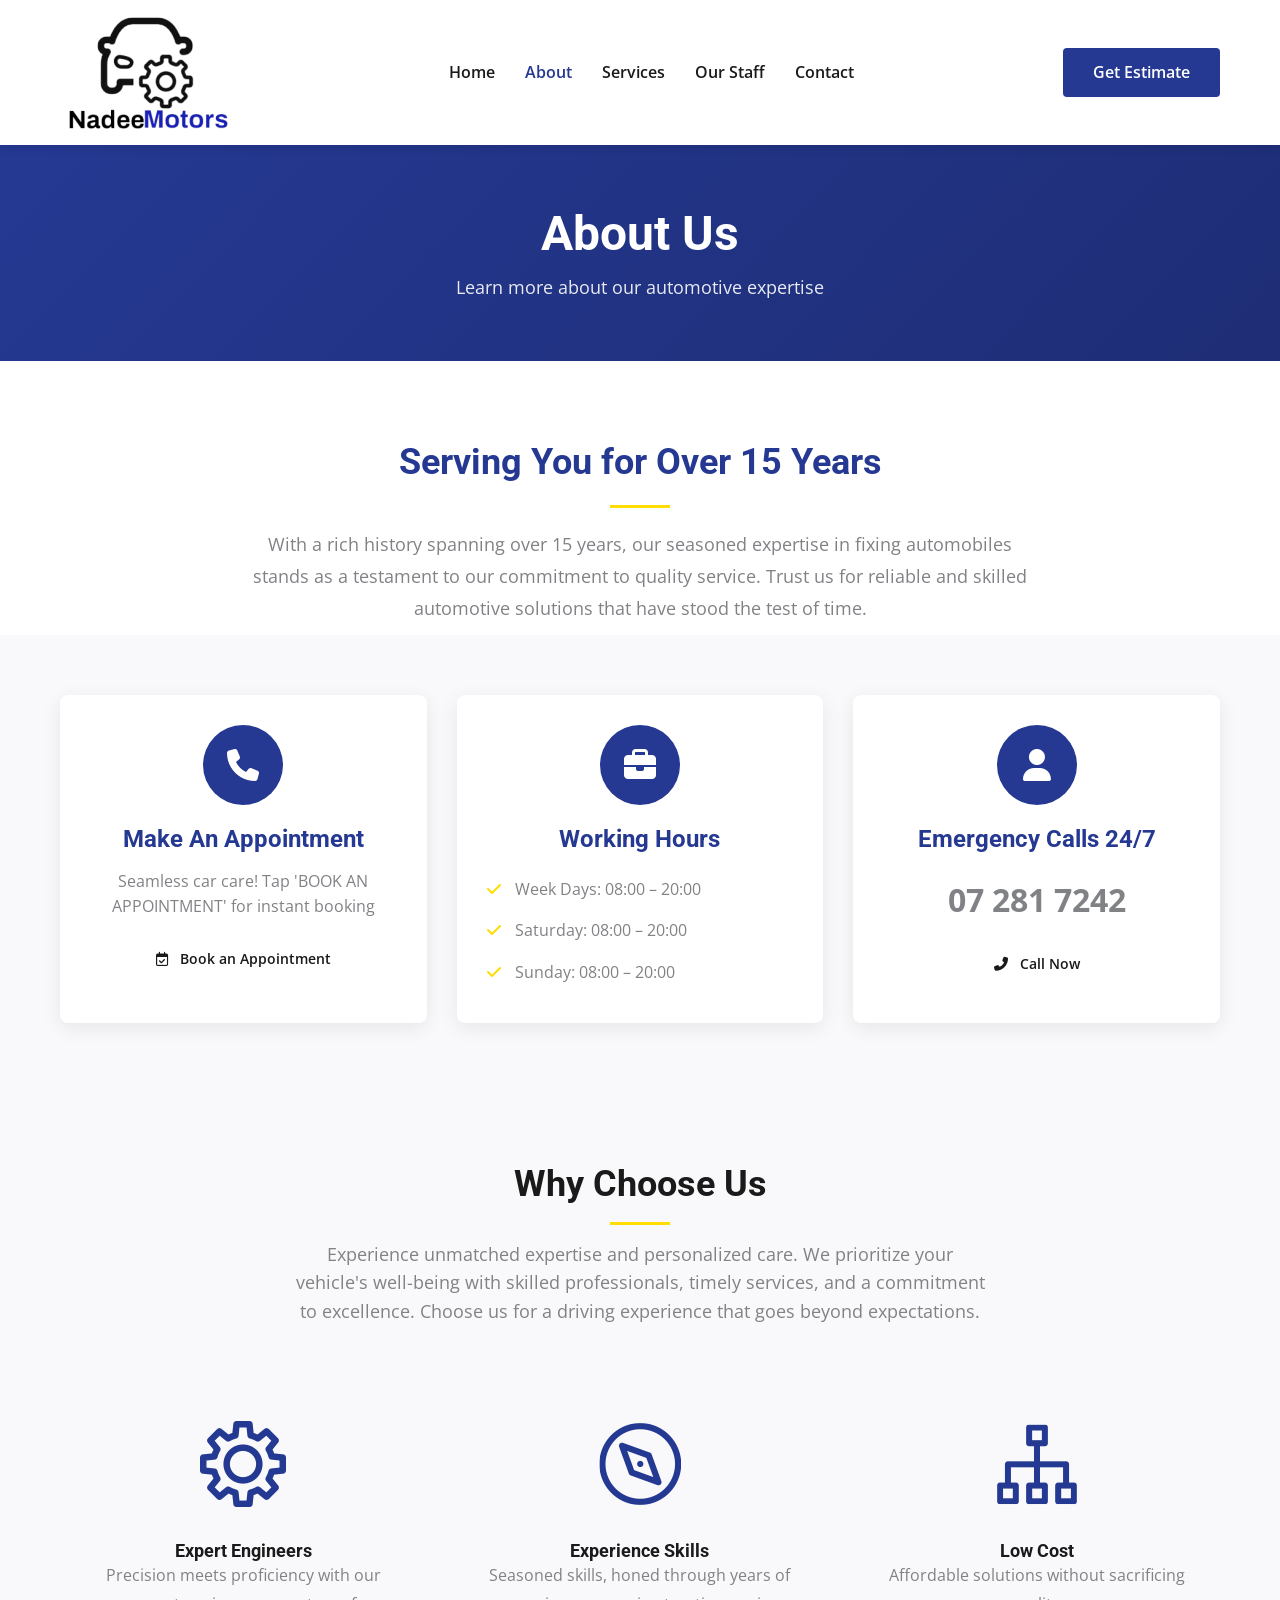
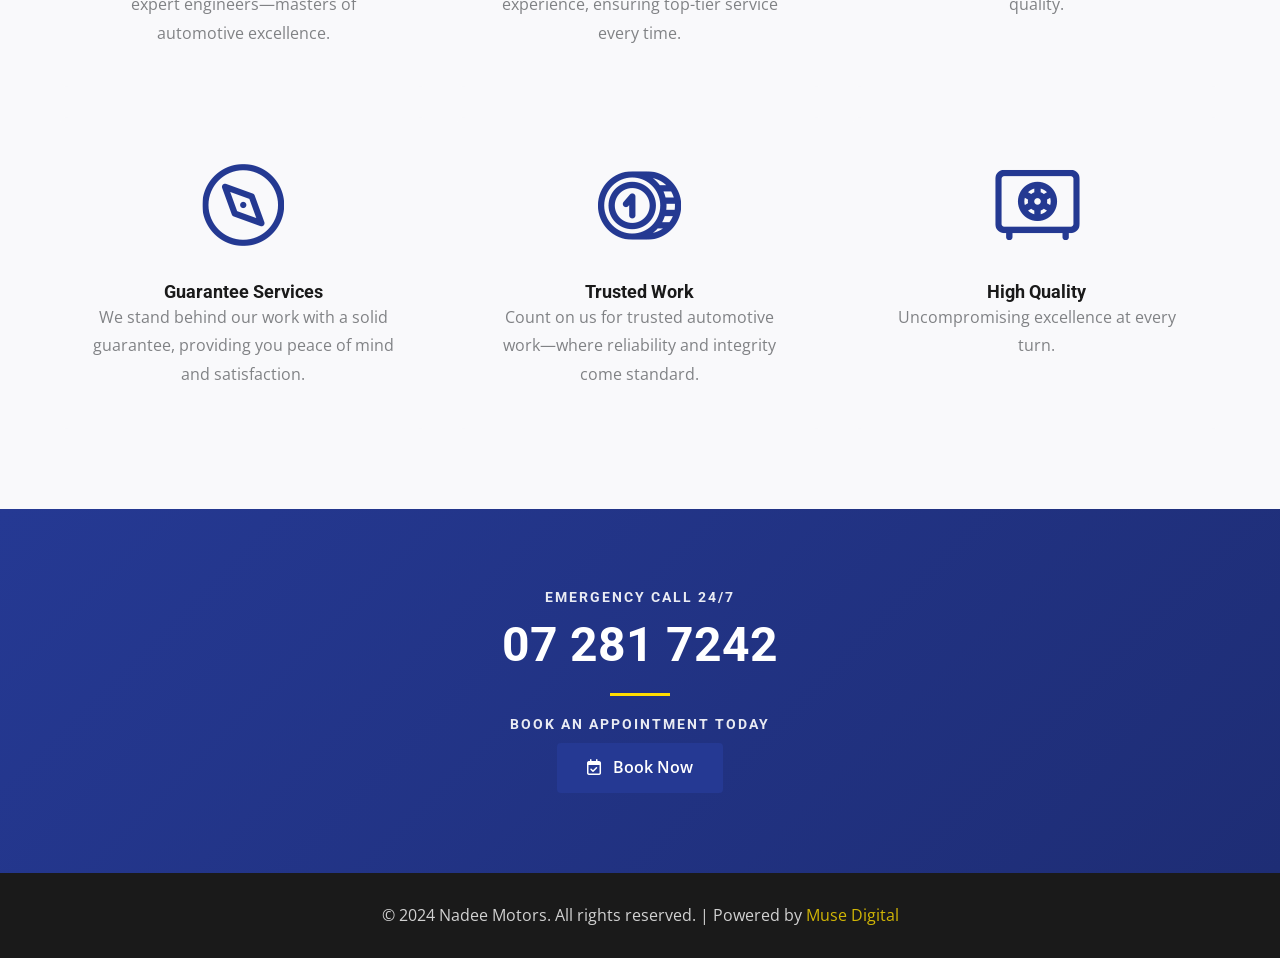
==== about.html @ c2b49763 "Add files via upload Fixed the images." ====
<!DOCTYPE html>
<html lang="en">
<head>
    <meta charset="UTF-8">
    <meta name="viewport" content="width=device-width, initial-scale=1.0">
    <meta name="description" content="Learn about Nadee Motors - Over 15 years of expert automotive service in New Zealand">
    <title>About Us - Nadee Motors</title>
    <link rel="stylesheet" href="assets/css/style.css">
    <link rel="preconnect" href="https://fonts.googleapis.com">
    <link rel="preconnect" href="https://fonts.gstatic.com" crossorigin>
    <link href="https://fonts.googleapis.com/css2?family=Open+Sans:wght@400;600&family=Roboto:wght@700&display=swap" rel="stylesheet">
    <link rel="stylesheet" href="https://cdnjs.cloudflare.com/ajax/libs/font-awesome/6.5.1/css/all.min.css">
</head>
<body>
    <!-- Header -->
    <header class="site-header">
        <div class="container">
            <div class="header-content">
                <div class="logo">
                    <a href="index.html">
                        <img src="images/logo.png" alt="Nadee Motors Logo" width="180" height="115">
                    </a>
                </div>
                <nav class="main-nav">
                    <ul>
                        <li><a href="index.html">Home</a></li>
                        <li class="active"><a href="about.html">About</a></li>
                        <li><a href="services.html">Services</a></li>
                        <li><a href="staff.html">Our Staff</a></li>
                        <li><a href="contact.html">Contact</a></li>
                    </ul>
                </nav>
                <a href="contact.html" class="btn btn-primary">Get Estimate</a>
                <button class="mobile-menu-toggle" aria-label="Toggle Menu">
                    <i class="fas fa-bars"></i>
                </button>
            </div>
        </div>
    </header>

    <!-- Page Header -->
    <section class="page-header">
        <div class="container">
            <h1>About Us</h1>
            <p>Learn more about our automotive expertise</p>
        </div>
    </section>

    <!-- About Content -->
    <section class="about-content">
        <div class="container">
            <div class="about-intro">
                <h2>Serving You for Over 15 Years</h2>
                <div class="divider"></div>
                <p>With a rich history spanning over 15 years, our seasoned expertise in fixing automobiles stands as a testament to our commitment to quality service. Trust us for reliable and skilled automotive solutions that have stood the test of time.</p>
            </div>
        </div>
    </section>

    <!-- Quick Actions -->
    <section class="quick-actions">
        <div class="container">
            <div class="action-cards">
                <div class="action-card">
                    <div class="icon-circle">
                        <i class="fas fa-phone"></i>
                    </div>
                    <h3>Make An Appointment</h3>
                    <p>Seamless car care! Tap 'BOOK AN APPOINTMENT' for instant booking</p>
                    <a href="contact.html" class="btn btn-small">
                        <i class="far fa-calendar-check"></i> Book an Appointment
                    </a>
                </div>
                
                <div class="action-card">
                    <div class="icon-circle">
                        <i class="fas fa-briefcase"></i>
                    </div>
                    <h3>Working Hours</h3>
                    <ul class="hours-list">
                        <li><i class="fas fa-check"></i> Week Days: 08:00 – 20:00</li>
                        <li><i class="fas fa-check"></i> Saturday: 08:00 – 20:00</li>
                        <li><i class="fas fa-check"></i> Sunday: 08:00 – 20:00</li>
                    </ul>
                </div>
                
                <div class="action-card">
                    <div class="icon-circle">
                        <i class="fas fa-user"></i>
                    </div>
                    <h3>Emergency Calls 24/7</h3>
                    <p class="phone-number">07 281 7242</p>
                    <a href="tel:+6472817242" class="btn btn-small">
                        <i class="fas fa-phone-alt"></i> Call Now
                    </a>
                </div>
            </div>
        </div>
    </section>

    <!-- Why Choose Us -->
    <section class="why-choose-us">
        <div class="container">
            <div class="section-header">
                <h2>Why Choose Us</h2>
                <div class="divider"></div>
                <p>Experience unmatched expertise and personalized care. We prioritize your vehicle's well-being with skilled professionals, timely services, and a commitment to excellence. Choose us for a driving experience that goes beyond expectations.</p>
            </div>
            
            <div class="services-grid" style="margin-top: 50px;">
                <div class="service-card">
                    <img src="images/setting-icon.png" alt="Expert Engineers" width="96" height="96">
                    <h5>Expert Engineers</h5>
                    <p>Precision meets proficiency with our expert engineers—masters of automotive excellence.</p>
                </div>
                
                <div class="service-card">
                    <img src="images/rotor.png" alt="Experience Skills" width="96" height="96">
                    <h5>Experience Skills</h5>
                    <p>Seasoned skills, honed through years of experience, ensuring top-tier service every time.</p>
                </div>
                
                <div class="service-card">
                    <img src="images/shocks.png" alt="Low Cost" width="96" height="96">
                    <h5>Low Cost</h5>
                    <p>Affordable solutions without sacrificing quality.</p>
                </div>
                
                <div class="service-card">
                    <img src="images/rotor.png" alt="Guarantee Services" width="96" height="96">
                    <h5>Guarantee Services</h5>
                    <p>We stand behind our work with a solid guarantee, providing you peace of mind and satisfaction.</p>
                </div>
                
                <div class="service-card">
                    <img src="images/tyre-service.png" alt="Trusted Work" width="96" height="96">
                    <h5>Trusted Work</h5>
                    <p>Count on us for trusted automotive work—where reliability and integrity come standard.</p>
                </div>
                
                <div class="service-card">
                    <img src="images/ac-repairs.png" alt="High Quality" width="96" height="96">
                    <h5>High Quality</h5>
                    <p>Uncompromising excellence at every turn.</p>
                </div>
            </div>
        </div>
    </section>

    <!-- Call to Action -->
    <section class="cta">
        <div class="container">
            <div class="cta-content">
                <h6>EMERGENCY CALL 24/7</h6>
                <h2>07 281 7242</h2>
                <div class="divider"></div>
                <h6>BOOK AN APPOINTMENT TODAY</h6>
                <a href="contact.html" class="btn btn-primary">
                    <i class="far fa-calendar-check"></i> Book Now
                </a>
            </div>
        </div>
    </section>

    <!-- Footer -->
    <footer class="site-footer">
        <div class="container">
            <p>&copy; 2024 Nadee Motors. All rights reserved. | Powered by <a href="https://musedigital.co.nz/" target="_blank" rel="noopener" style="color: var(--secondary-color); text-decoration: none;">Muse Digital</a></p>
        </div>
    </footer>

    <script src="assets/js/main.js"></script>
</body>
</html>
---- assets/css/style.css ----
/* Root Variables */
:root {
    --primary-color: #253993;
    --secondary-color: #ffdd00;
    --text-dark: #1a1a1a;
    --text-gray: #808285;
    --bg-light: #f9f9fb;
    --bg-white: #ffffff;
    --font-body: 'Open Sans', sans-serif;
    --font-heading: 'Roboto', sans-serif;
}

/* Reset & Base Styles */
* {
    margin: 0;
    padding: 0;
    box-sizing: border-box;
}

body {
    font-family: var(--font-body);
    color: var(--text-dark);
    line-height: 1.6;
    font-size: 16px;
}

.container {
    max-width: 1200px;
    margin: 0 auto;
    padding: 0 20px;
}

a {
    text-decoration: none;
    color: inherit;
}

img {
    max-width: 100%;
    height: auto;
}

h1, h2, h3, h4, h5, h6 {
    font-family: var(--font-heading);
    font-weight: 700;
    line-height: 1.2;
}

h1 { font-size: 48px; }
h2 { font-size: 36px; }
h3 { font-size: 24px; }
h4 { font-size: 20px; }
h5 { font-size: 18px; }
h6 { font-size: 16px; }

/* Buttons */
.btn {
    display: inline-block;
    padding: 12px 30px;
    border: none;
    border-radius: 4px;
    cursor: pointer;
    font-size: 16px;
    font-weight: 600;
    transition: all 0.3s ease;
    text-align: center;
}

.btn-primary {
    background-color: var(--primary-color);
    color: #fff;
}

.btn-primary:hover {
    background-color: #1e2d75;
}

.btn-secondary {
    background-color: var(--secondary-color);
    color: var(--text-dark);
}

.btn-secondary:hover {
    background-color: #e6c700;
}

.btn-small {
    padding: 8px 20px;
    font-size: 14px;
}

.btn-text {
    background: transparent;
    color: var(--primary-color);
    padding: 0;
}

.btn i {
    margin-right: 8px;
}

/* Divider */
.divider {
    width: 60px;
    height: 3px;
    background-color: var(--secondary-color);
    margin: 15px 0;
}

/* Header */
.site-header {
    background-color: var(--bg-white);
    box-shadow: 0 2px 10px rgba(0,0,0,0.1);
    position: sticky;
    top: 0;
    z-index: 1000;
    padding: 15px 0;
}

.header-content {
    display: flex;
    align-items: center;
    justify-content: space-between;
}

.logo img {
    display: block;
}

.main-nav ul {
    display: flex;
    list-style: none;
    gap: 30px;
}

.main-nav a {
    color: var(--text-dark);
    font-weight: 600;
    transition: color 0.3s;
}

.main-nav a:hover,
.main-nav .active a {
    color: var(--primary-color);
}

.mobile-menu-toggle {
    display: none;
    background: none;
    border: none;
    font-size: 24px;
    cursor: pointer;
    color: var(--primary-color);
}

/* Page Header */
.page-header {
    background: linear-gradient(135deg, var(--primary-color) 0%, #1e2d75 100%);
    color: #fff;
    padding: 60px 0;
    text-align: center;
}

.page-header h1 {
    margin-bottom: 10px;
}

.page-header p {
    font-size: 18px;
    opacity: 0.9;
}

/* About Content */
.about-content {
    padding: 80px 0 50px;
    background-color: var(--bg-white);
}

.about-intro {
    text-align: center;
    max-width: 800px;
    margin: 0 auto;
}

.about-intro h2 {
    color: var(--primary-color);
    margin-bottom: 20px;
}

.about-intro .divider {
    margin: 20px auto;
}

.about-intro p {
    color: var(--text-gray);
    font-size: 18px;
    line-height: 1.8;
}

/* Hero Section */
.hero {
    background: linear-gradient(135deg, var(--primary-color) 0%, #1e2d75 100%);
    color: #fff;
    padding: 80px 0;
    position: relative;
    overflow: hidden;
}

.hero-content {
    max-width: 700px;
    animation: fadeInLeft 1s ease-out;
}

.hero h1 {
    margin-bottom: 20px;
}

.hero p {
    font-size: 18px;
    margin-bottom: 30px;
    opacity: 0.95;
}

.hero-car {
    position: absolute;
    right: -50px;
    bottom: 0;
    max-width: 600px;
    opacity: 0.3;
}

@keyframes fadeInLeft {
    from {
        opacity: 0;
        transform: translateX(-50px);
    }
    to {
        opacity: 1;
        transform: translateX(0);
    }
}

/* Quick Actions */
.quick-actions {
    padding: 60px 0;
    background-color: var(--bg-light);
    margin-top: -40px;
    position: relative;
    z-index: 10;
}

.action-cards {
    display: grid;
    grid-template-columns: repeat(auto-fit, minmax(300px, 1fr));
    gap: 30px;
}

.action-card {
    background: var(--bg-white);
    padding: 30px;
    border-radius: 8px;
    text-align: center;
    box-shadow: 0 5px 20px rgba(0,0,0,0.08);
    transition: transform 0.3s;
}

.action-card:hover {
    transform: translateY(-5px);
}

.icon-circle {
    width: 80px;
    height: 80px;
    border-radius: 50%;
    background-color: var(--primary-color);
    color: #fff;
    display: flex;
    align-items: center;
    justify-content: center;
    margin: 0 auto 20px;
    font-size: 32px;
}

.action-card h3 {
    margin-bottom: 15px;
    color: var(--primary-color);
}

.action-card p {
    color: var(--text-gray);
    margin-bottom: 20px;
}

.hours-list {
    list-style: none;
    text-align: left;
}

.hours-list li {
    padding: 8px 0;
    color: var(--text-gray);
}

.hours-list i {
    color: var(--secondary-color);
    margin-right: 10px;
}

.phone-number {
    font-size: 32px;
    font-weight: 700;
    color: var(--primary-color);
    margin: 20px 0 0;
}

/* Services Section */
.services {
    padding: 80px 0;
    background-color: var(--bg-white);
}

.section-header {
    text-align: center;
    max-width: 700px;
    margin: 0 auto 50px;
}

.section-header .divider {
    margin-left: auto;
    margin-right: auto;
}

.section-header p {
    color: var(--text-gray);
    font-size: 18px;
    margin-bottom: 20px;
}

.services-grid {
    display: grid;
    grid-template-columns: repeat(auto-fit, minmax(350px, 1fr));
    gap: 30px;
    margin-top: 50px;
}

.service-card {
    background: var(--bg-light);
    padding: 40px 30px;
    border-radius: 8px;
    text-align: center;
    transition: all 0.3s;
}

.service-card:hover {
    background: var(--bg-white);
    box-shadow: 0 10px 30px rgba(0,0,0,0.1);
}

.service-card img {
    margin-bottom: 20px;
}

.service-card h4 {
    color: var(--primary-color);
    margin-bottom: 15px;
}

.service-card p {
    color: var(--text-gray);
    line-height: 1.8;
}

/* Why Choose Us */
.why-choose-us {
    padding: 80px 0;
    background-color: var(--bg-light);
}

.two-column {
    display: grid;
    grid-template-columns: 1fr 1fr;
    gap: 60px;
    align-items: start;
}

.content-col h2 {
    margin-bottom: 20px;
}

.content-col > p {
    color: var(--text-gray);
    font-size: 16px;
    margin-bottom: 40px;
}

.features-grid {
    display: grid;
    grid-template-columns: 1fr 1fr;
    gap: 30px;
}

.feature {
    display: flex;
    gap: 20px;
}

.feature-icon {
    width: 60px;
    height: 60px;
    min-width: 60px;
    border-radius: 50%;
    background-color: var(--primary-color);
    color: #fff;
    display: flex;
    align-items: center;
    justify-content: center;
    font-size: 24px;
}

.feature-content h6 {
    color: var(--primary-color);
    margin-bottom: 10px;
}

.feature-content p {
    color: var(--text-gray);
    font-size: 14px;
}

.form-col {
    background: var(--bg-white);
    padding: 40px;
    border-radius: 8px;
    box-shadow: 0 10px 30px rgba(0,0,0,0.1);
}

.form-col h4 {
    color: var(--primary-color);
    margin-bottom: 25px;
}

.contact-form input,
.contact-form textarea {
    width: 100%;
    padding: 12px 15px;
    margin-bottom: 15px;
    border: 1px solid #ddd;
    border-radius: 4px;
    font-family: var(--font-body);
    font-size: 14px;
}

.contact-form textarea {
    resize: vertical;
}

.contact-form button {
    width: 100%;
}

/* Testimonials */
.testimonials {
    padding: 80px 0;
    background-color: var(--bg-white);
}

.testimonial-grid {
    display: grid;
    grid-template-columns: repeat(auto-fit, minmax(450px, 1fr));
    gap: 40px;
    margin-top: 50px;
}

.testimonial-card {
    background: var(--bg-light);
    padding: 40px;
    border-radius: 8px;
    position: relative;
}

.testimonial-card .fa-quote-left {
    font-size: 40px;
    color: var(--secondary-color);
    margin-bottom: 20px;
}

.testimonial-text {
    color: var(--text-gray);
    font-size: 16px;
    line-height: 1.8;
    margin-bottom: 30px;
}

.testimonial-author {
    display: flex;
    align-items: center;
    gap: 20px;
}

.testimonial-author img {
    width: 60px;
    height: 60px;
    border-radius: 50%;
    object-fit: cover;
}

.author-info h5 {
    color: var(--primary-color);
    margin-bottom: 5px;
}

.author-info p {
    color: var(--text-gray);
    font-size: 14px;
}

/* Call to Action */
.cta {
    background: linear-gradient(135deg, var(--primary-color) 0%, #1e2d75 100%);
    color: #fff;
    padding: 80px 0;
}

.cta-content {
    text-align: center;
}

.cta h6 {
    font-size: 14px;
    text-transform: uppercase;
    letter-spacing: 2px;
    opacity: 0.9;
    margin-bottom: 10px;
}

.cta h2 {
    font-size: 48px;
    margin-bottom: 20px;
}

.cta .divider {
    margin: 20px auto;
}

/* Team Profile */
.team-profile {
    display: grid;
    grid-template-columns: 1fr 1fr;
    gap: 40px;
    align-items: center;
}

.team-image img {
    border-radius: 8px;
    box-shadow: 0 10px 30px rgba(0,0,0,0.1);
}

/* Footer */
.site-footer {
    background-color: var(--text-dark);
    color: #fff;
    padding: 30px 0;
    text-align: center;
}

.site-footer p {
    opacity: 0.8;
}

/* Responsive Design */
@media (max-width: 768px) {
    .main-nav {
        display: none;
    }
    
    .mobile-menu-toggle {
        display: block;
    }
    
    h1 { font-size: 32px; }
    h2 { font-size: 28px; }
    
    .hero {
        padding: 50px 0;
    }
    
    .hero-car {
        display: none;
    }
    
    .two-column,
    .features-grid,
    .team-profile {
        grid-template-columns: 1fr;
    }
    
    .services-grid,
    .testimonial-grid {
        grid-template-columns: 1fr;
    }
    
    .action-cards {
        grid-template-columns: 1fr;
    }
}

@media (max-width: 544px) {
    .container {
        padding: 0 15px;
    }
    
    h1 { font-size: 28px; }
    h2 { font-size: 24px; }
    
    .hero {
        padding: 40px 0;
    }
    
    .quick-actions {
        padding: 40px 0;
    }
    
    .services,
    .why-choose-us,
    .testimonials,
    .cta {
        padding: 50px 0;
    }
}
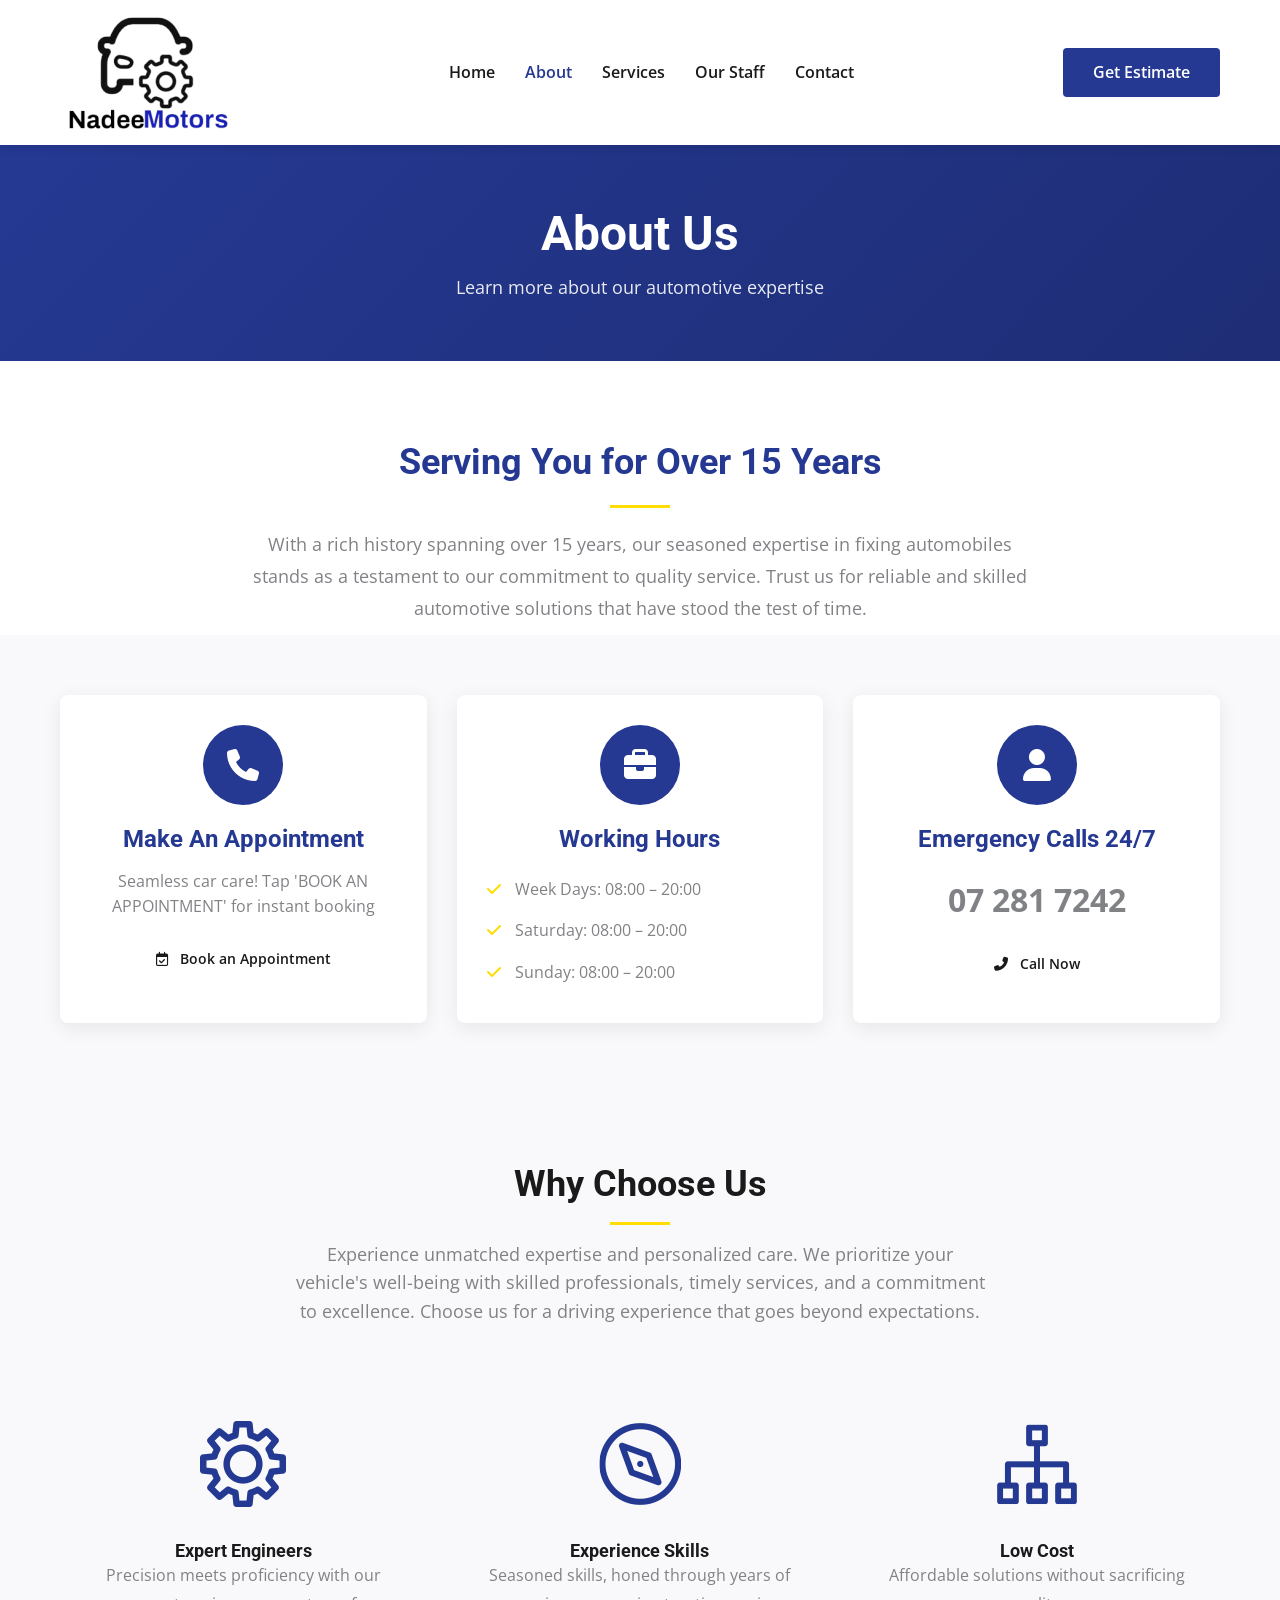
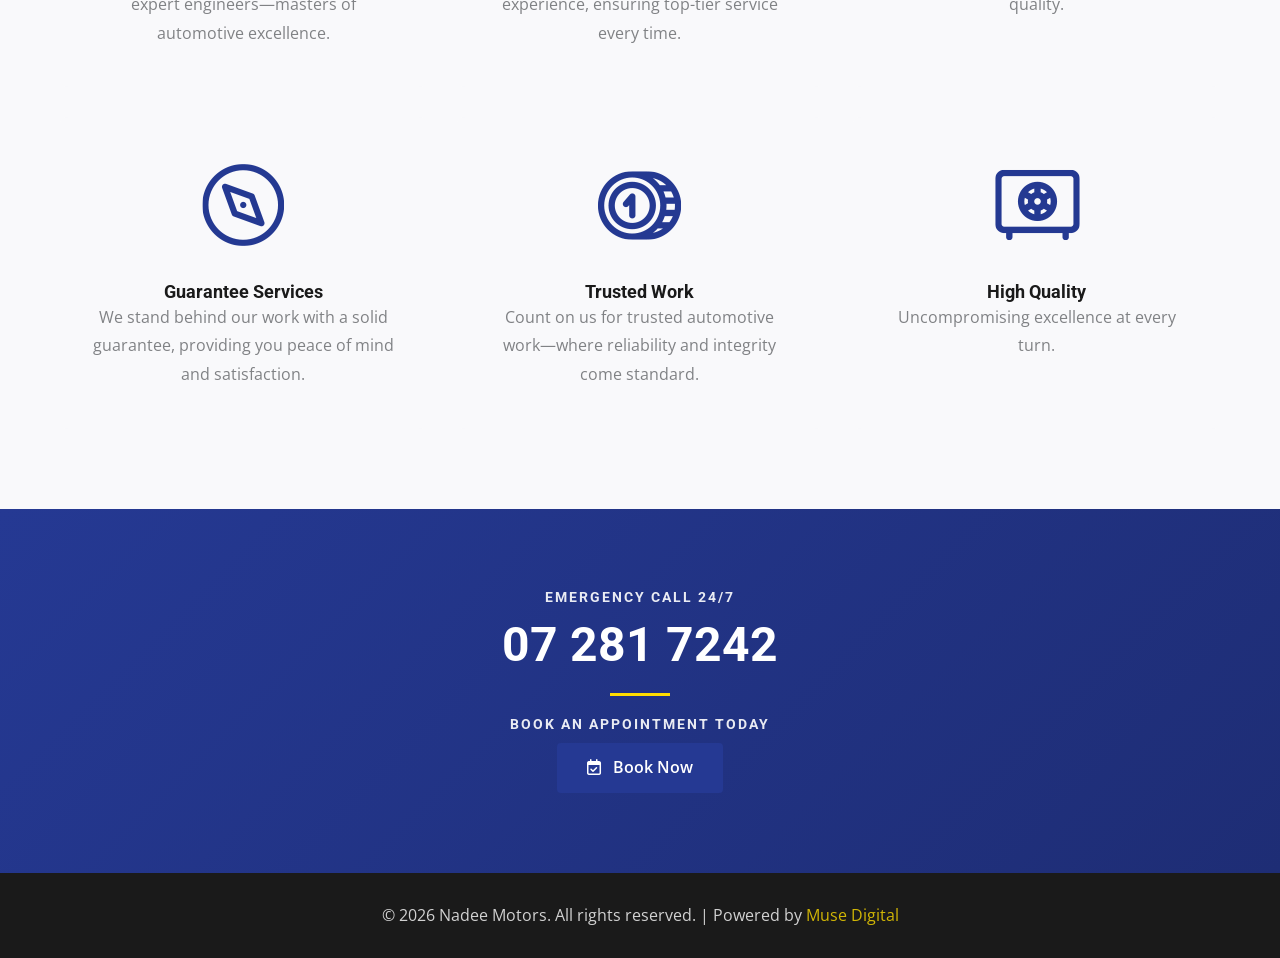
==== commit 3f91a15c: "Add files via upload" ====
--- a/about.html
+++ b/about.html
@@ -1,16 +1,21 @@
 <!DOCTYPE html>
 <html lang="en">
+
 <head>
     <meta charset="UTF-8">
     <meta name="viewport" content="width=device-width, initial-scale=1.0">
-    <meta name="description" content="Learn about Nadee Motors - Over 15 years of expert automotive service in New Zealand">
+    <meta name="description"
+        content="Learn about Nadee Motors - Over 15 years of expert automotive service in New Zealand">
     <title>About Us - Nadee Motors</title>
+    <link rel="icon" type="image/x-icon" href="images/logo.ico">
     <link rel="stylesheet" href="assets/css/style.css">
     <link rel="preconnect" href="https://fonts.googleapis.com">
     <link rel="preconnect" href="https://fonts.gstatic.com" crossorigin>
-    <link href="https://fonts.googleapis.com/css2?family=Open+Sans:wght@400;600&family=Roboto:wght@700&display=swap" rel="stylesheet">
+    <link href="https://fonts.googleapis.com/css2?family=Open+Sans:wght@400;600&family=Roboto:wght@700&display=swap"
+        rel="stylesheet">
     <link rel="stylesheet" href="https://cdnjs.cloudflare.com/ajax/libs/font-awesome/6.5.1/css/all.min.css">
 </head>
+
 <body>
     <!-- Header -->
     <header class="site-header">
@@ -52,7 +57,9 @@
             <div class="about-intro">
                 <h2>Serving You for Over 15 Years</h2>
                 <div class="divider"></div>
-                <p>With a rich history spanning over 15 years, our seasoned expertise in fixing automobiles stands as a testament to our commitment to quality service. Trust us for reliable and skilled automotive solutions that have stood the test of time.</p>
+                <p>With a rich history spanning over 15 years, our seasoned expertise in fixing automobiles stands as a
+                    testament to our commitment to quality service. Trust us for reliable and skilled automotive
+                    solutions that have stood the test of time.</p>
             </div>
         </div>
     </section>
@@ -71,7 +78,7 @@
                         <i class="far fa-calendar-check"></i> Book an Appointment
                     </a>
                 </div>
-                
+
                 <div class="action-card">
                     <div class="icon-circle">
                         <i class="fas fa-briefcase"></i>
@@ -83,7 +90,7 @@
                         <li><i class="fas fa-check"></i> Sunday: 08:00 – 20:00</li>
                     </ul>
                 </div>
-                
+
                 <div class="action-card">
                     <div class="icon-circle">
                         <i class="fas fa-user"></i>
@@ -104,40 +111,43 @@
             <div class="section-header">
                 <h2>Why Choose Us</h2>
                 <div class="divider"></div>
-                <p>Experience unmatched expertise and personalized care. We prioritize your vehicle's well-being with skilled professionals, timely services, and a commitment to excellence. Choose us for a driving experience that goes beyond expectations.</p>
+                <p>Experience unmatched expertise and personalized care. We prioritize your vehicle's well-being with
+                    skilled professionals, timely services, and a commitment to excellence. Choose us for a driving
+                    experience that goes beyond expectations.</p>
             </div>
-            
+
             <div class="services-grid" style="margin-top: 50px;">
                 <div class="service-card">
                     <img src="images/setting-icon.png" alt="Expert Engineers" width="96" height="96">
                     <h5>Expert Engineers</h5>
                     <p>Precision meets proficiency with our expert engineers—masters of automotive excellence.</p>
                 </div>
-                
+
                 <div class="service-card">
                     <img src="images/rotor.png" alt="Experience Skills" width="96" height="96">
                     <h5>Experience Skills</h5>
                     <p>Seasoned skills, honed through years of experience, ensuring top-tier service every time.</p>
                 </div>
-                
+
                 <div class="service-card">
                     <img src="images/shocks.png" alt="Low Cost" width="96" height="96">
                     <h5>Low Cost</h5>
                     <p>Affordable solutions without sacrificing quality.</p>
                 </div>
-                
+
                 <div class="service-card">
                     <img src="images/rotor.png" alt="Guarantee Services" width="96" height="96">
                     <h5>Guarantee Services</h5>
-                    <p>We stand behind our work with a solid guarantee, providing you peace of mind and satisfaction.</p>
+                    <p>We stand behind our work with a solid guarantee, providing you peace of mind and satisfaction.
+                    </p>
                 </div>
-                
+
                 <div class="service-card">
                     <img src="images/tyre-service.png" alt="Trusted Work" width="96" height="96">
                     <h5>Trusted Work</h5>
                     <p>Count on us for trusted automotive work—where reliability and integrity come standard.</p>
                 </div>
-                
+
                 <div class="service-card">
                     <img src="images/ac-repairs.png" alt="High Quality" width="96" height="96">
                     <h5>High Quality</h5>
@@ -165,10 +175,13 @@
     <!-- Footer -->
     <footer class="site-footer">
         <div class="container">
-            <p>&copy; 2024 Nadee Motors. All rights reserved. | Powered by <a href="https://musedigital.co.nz/" target="_blank" rel="noopener" style="color: var(--secondary-color); text-decoration: none;">Muse Digital</a></p>
+            <p>&copy; 2026 Nadee Motors. All rights reserved. | Powered by <a href="https://musedigital.co.nz/"
+                    target="_blank" rel="noopener" style="color: var(--secondary-color); text-decoration: none;">Muse
+                    Digital</a></p>
         </div>
     </footer>
 
     <script src="assets/js/main.js"></script>
 </body>
-</html>
+
+</html>
--- a/assets/css/style.css
+++ b/assets/css/style.css
@@ -40,18 +40,40 @@
     height: auto;
 }
 
-h1, h2, h3, h4, h5, h6 {
+h1,
+h2,
+h3,
+h4,
+h5,
+h6 {
     font-family: var(--font-heading);
     font-weight: 700;
     line-height: 1.2;
 }
 
-h1 { font-size: 48px; }
-h2 { font-size: 36px; }
-h3 { font-size: 24px; }
-h4 { font-size: 20px; }
-h5 { font-size: 18px; }
-h6 { font-size: 16px; }
+h1 {
+    font-size: 48px;
+}
+
+h2 {
+    font-size: 36px;
+}
+
+h3 {
+    font-size: 24px;
+}
+
+h4 {
+    font-size: 20px;
+}
+
+h5 {
+    font-size: 18px;
+}
+
+h6 {
+    font-size: 16px;
+}
 
 /* Buttons */
 .btn {
@@ -110,7 +132,7 @@
 /* Header */
 .site-header {
     background-color: var(--bg-white);
-    box-shadow: 0 2px 10px rgba(0,0,0,0.1);
+    box-shadow: 0 2px 10px rgba(0, 0, 0, 0.1);
     position: sticky;
     top: 0;
     z-index: 1000;
@@ -201,42 +223,80 @@
 .hero {
     background: linear-gradient(135deg, var(--primary-color) 0%, #1e2d75 100%);
     color: #fff;
-    padding: 80px 0;
+    padding: 100px 0;
     position: relative;
     overflow: hidden;
 }
 
+.hero-grid {
+    display: grid;
+    grid-template-columns: 1fr 1fr;
+    gap: 60px;
+    align-items: center;
+}
+
 .hero-content {
-    max-width: 700px;
-    animation: fadeInLeft 1s ease-out;
+    animation: fadeInLeft 0.8s ease-out;
 }
 
 .hero h1 {
     margin-bottom: 20px;
+    font-size: 48px;
 }
 
 .hero p {
     font-size: 18px;
     margin-bottom: 30px;
     opacity: 0.95;
+    line-height: 1.8;
+}
+
+.hero-image {
+    position: relative;
+    animation: fadeInRight 0.8s ease-out;
 }
 
 .hero-car {
-    position: absolute;
-    right: -50px;
-    bottom: 0;
-    max-width: 600px;
-    opacity: 0.3;
+    width: 100%;
+    height: auto;
+    display: block;
+    filter: drop-shadow(0 20px 40px rgba(0, 0, 0, 0.3));
+    transform: translateX(0);
 }
 
 @keyframes fadeInLeft {
     from {
         opacity: 0;
-        transform: translateX(-50px);
-    }
+        transform: translateX(-30px);
+    }
+
     to {
         opacity: 1;
         transform: translateX(0);
+    }
+}
+
+@keyframes fadeInRight {
+    from {
+        opacity: 0;
+        transform: translateX(30px);
+    }
+
+    to {
+        opacity: 1;
+        transform: translateX(0);
+    }
+}
+
+@keyframes fadeIn {
+    from {
+        opacity: 0;
+        transform: scale(0.95);
+    }
+
+    to {
+        opacity: 1;
+        transform: scale(1);
     }
 }
 
@@ -260,7 +320,7 @@
     padding: 30px;
     border-radius: 8px;
     text-align: center;
-    box-shadow: 0 5px 20px rgba(0,0,0,0.08);
+    box-shadow: 0 5px 20px rgba(0, 0, 0, 0.08);
     transition: transform 0.3s;
 }
 
@@ -353,7 +413,7 @@
 
 .service-card:hover {
     background: var(--bg-white);
-    box-shadow: 0 10px 30px rgba(0,0,0,0.1);
+    box-shadow: 0 10px 30px rgba(0, 0, 0, 0.1);
 }
 
 .service-card img {
@@ -387,7 +447,7 @@
     margin-bottom: 20px;
 }
 
-.content-col > p {
+.content-col>p {
     color: var(--text-gray);
     font-size: 16px;
     margin-bottom: 40px;
@@ -431,7 +491,7 @@
     background: var(--bg-white);
     padding: 40px;
     border-radius: 8px;
-    box-shadow: 0 10px 30px rgba(0,0,0,0.1);
+    box-shadow: 0 10px 30px rgba(0, 0, 0, 0.1);
 }
 
 .form-col h4 {
@@ -552,7 +612,7 @@
 
 .team-image img {
     border-radius: 8px;
-    box-shadow: 0 10px 30px rgba(0,0,0,0.1);
+    box-shadow: 0 10px 30px rgba(0, 0, 0, 0.1);
 }
 
 /* Footer */
@@ -571,34 +631,86 @@
 @media (max-width: 768px) {
     .main-nav {
         display: none;
-    }
-    
+        position: absolute;
+        top: 100%;
+        right: 0;
+        width: 250px;
+        background-color: var(--bg-white);
+        box-shadow: 0 5px 20px rgba(0, 0, 0, 0.1);
+        z-index: 1000;
+    }
+
+    .main-nav.active {
+        display: block;
+    }
+
+    .main-nav ul {
+        flex-direction: column;
+        padding: 0;
+    }
+
+    .main-nav ul li {
+        border-bottom: 1px solid #eee;
+    }
+
+    .main-nav ul li a {
+        display: block;
+        padding: 15px 20px;
+    }
+
+    .main-nav ul li.active a {
+        background-color: var(--bg-light);
+    }
+
     .mobile-menu-toggle {
         display: block;
     }
+
+    h1 {
+        font-size: 32px;
+    }
+
+    h2 {
+        font-size: 28px;
+    }
+
+    .hero {
+        padding: 50px 0 80px;
+    }
+
+    .hero-grid {
+        grid-template-columns: 1fr;
+        gap: 30px;
+    }
+
+    .hero h1 {
+        font-size: 36px;
+    }
+
+    .hero-image {
+        display: none;
+    }
     
-    h1 { font-size: 32px; }
-    h2 { font-size: 28px; }
-    
-    .hero {
+    .hero .btn {
+        margin-bottom: 20px;
+    }
+
+    .quick-actions {
+        margin-top: 0;
         padding: 50px 0;
     }
-    
-    .hero-car {
-        display: none;
-    }
-    
+
     .two-column,
     .features-grid,
     .team-profile {
         grid-template-columns: 1fr;
     }
-    
+
     .services-grid,
     .testimonial-grid {
         grid-template-columns: 1fr;
     }
-    
+
     .action-cards {
         grid-template-columns: 1fr;
     }
@@ -608,22 +720,36 @@
     .container {
         padding: 0 15px;
     }
+
+    h1 {
+        font-size: 28px;
+    }
+
+    h2 {
+        font-size: 24px;
+    }
+
+    .hero {
+        padding: 40px 0 70px;
+    }
+
+    .hero h1 {
+        font-size: 28px;
+    }
     
-    h1 { font-size: 28px; }
-    h2 { font-size: 24px; }
-    
-    .hero {
+    .hero .btn {
+        margin-bottom: 20px;
+    }
+
+    .quick-actions {
+        margin-top: 0;
         padding: 40px 0;
     }
-    
-    .quick-actions {
-        padding: 40px 0;
-    }
-    
+
     .services,
     .why-choose-us,
     .testimonials,
     .cta {
         padding: 50px 0;
     }
-}
+}
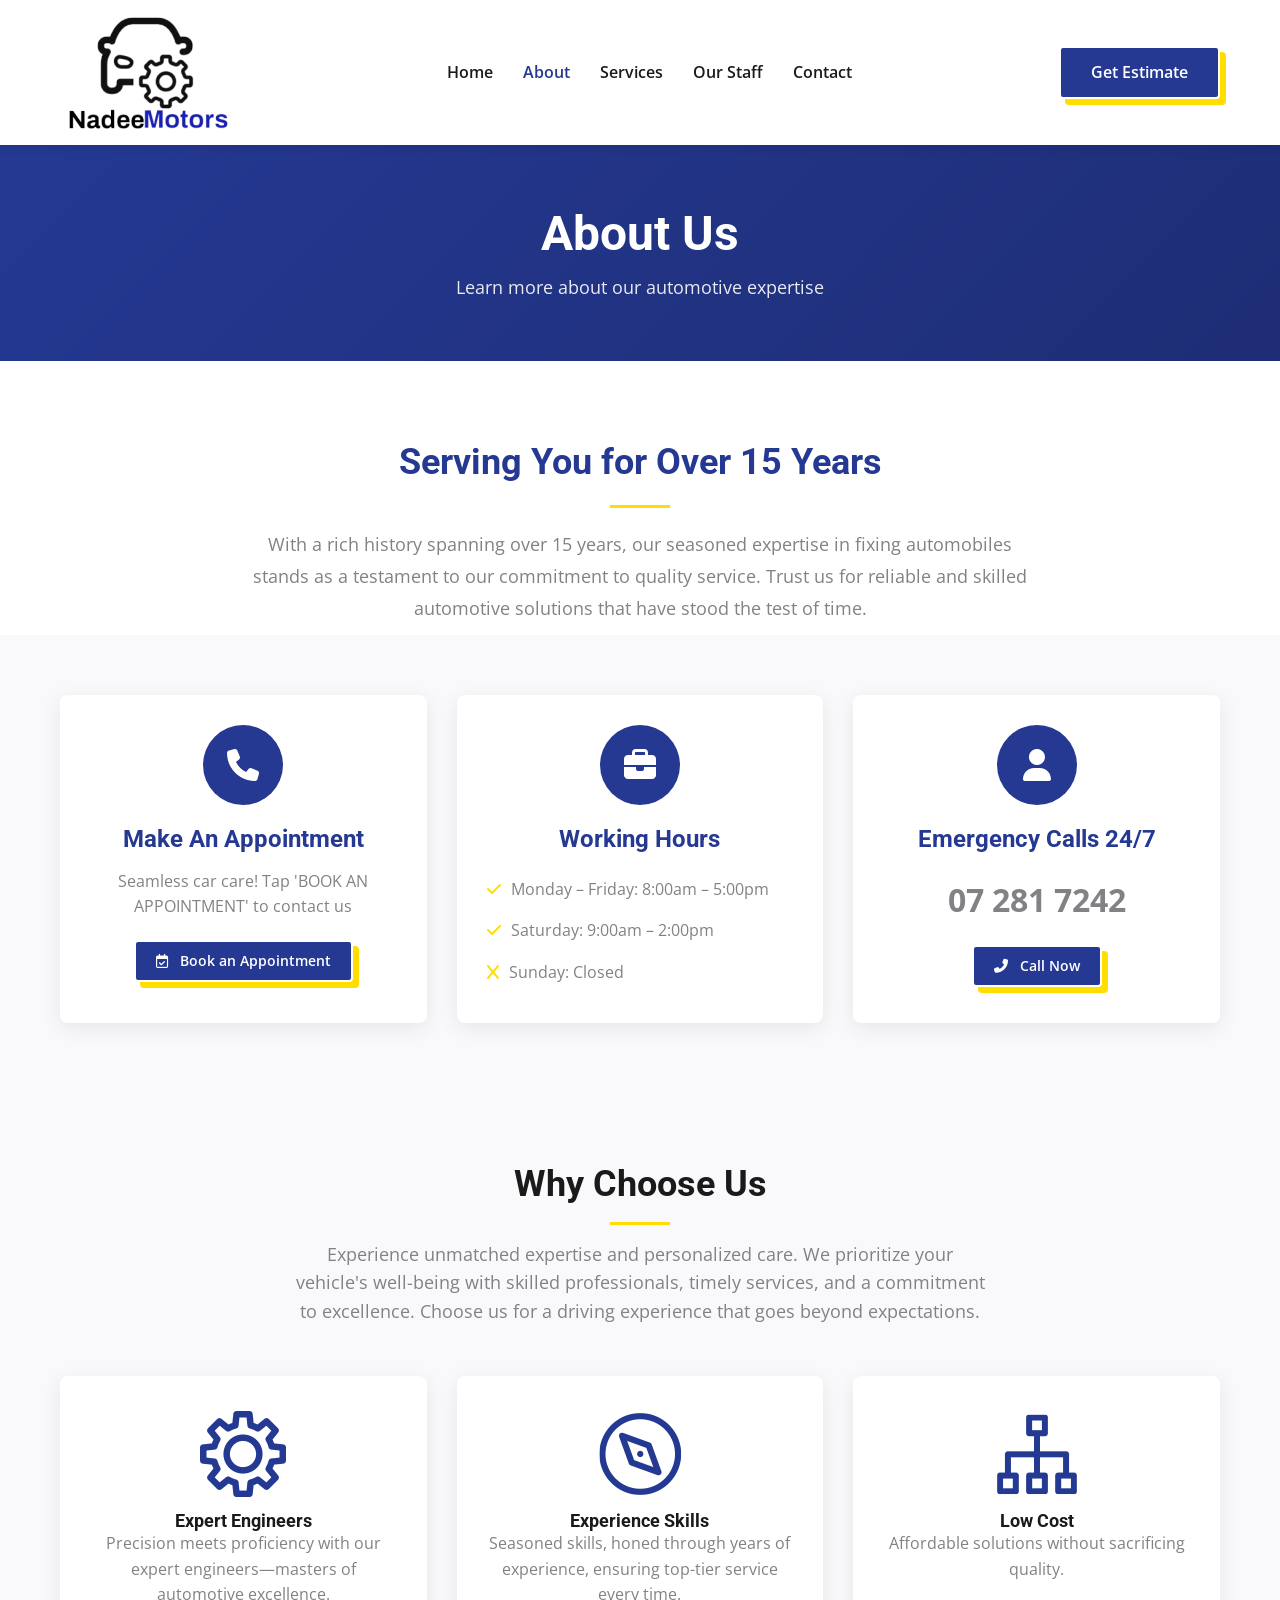
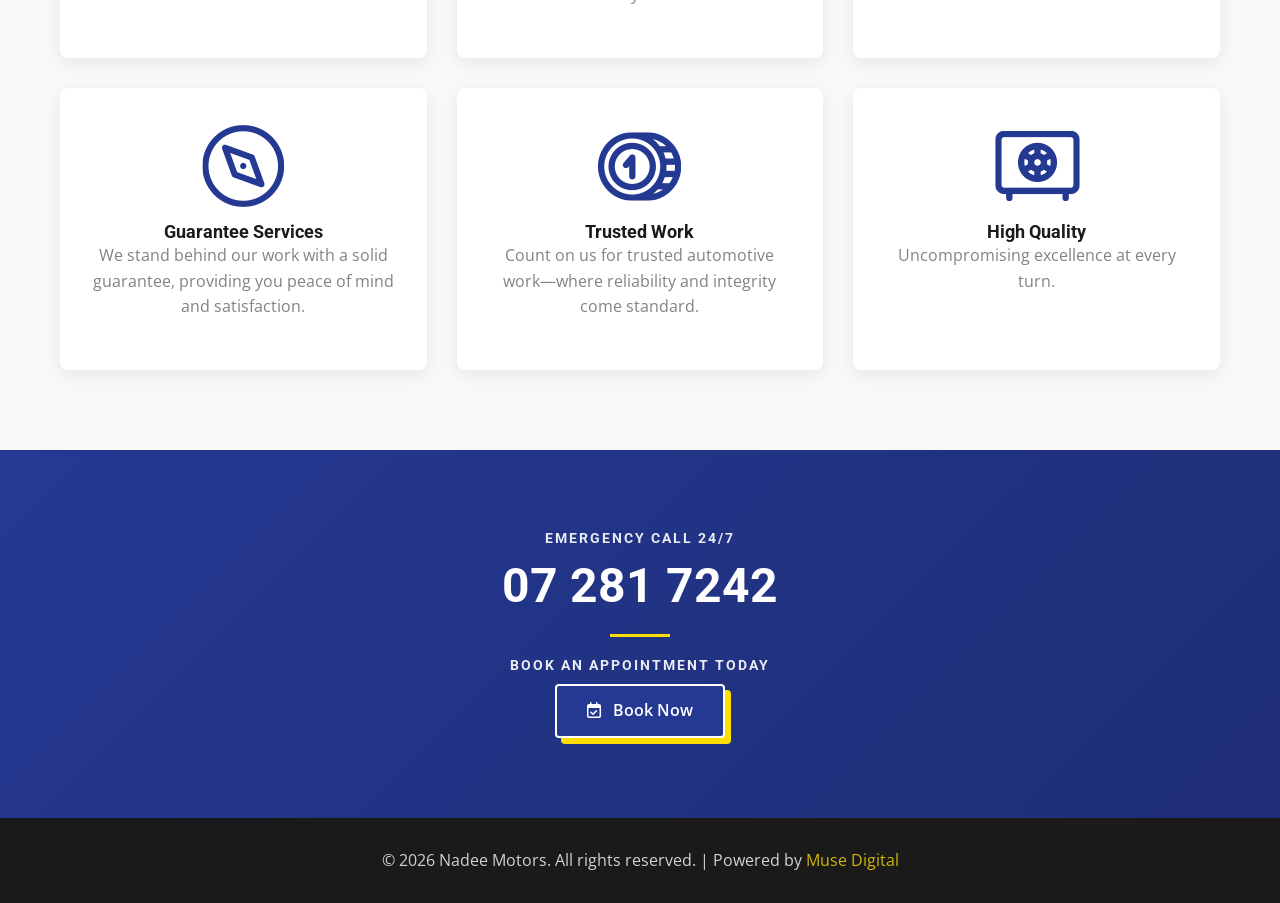
==== commit e24222c5: "Add files via upload" ====
--- a/about.html
+++ b/about.html
@@ -7,7 +7,7 @@
     <meta name="description"
         content="Learn about Nadee Motors - Over 15 years of expert automotive service in New Zealand">
     <title>About Us - Nadee Motors</title>
-    <link rel="icon" type="image/x-icon" href="images/logo.ico">
+    <link rel="icon" type="image/x-icon" href="images/favcon.png">
     <link rel="stylesheet" href="assets/css/style.css">
     <link rel="preconnect" href="https://fonts.googleapis.com">
     <link rel="preconnect" href="https://fonts.gstatic.com" crossorigin>
@@ -73,7 +73,7 @@
                         <i class="fas fa-phone"></i>
                     </div>
                     <h3>Make An Appointment</h3>
-                    <p>Seamless car care! Tap 'BOOK AN APPOINTMENT' for instant booking</p>
+                    <p>Seamless car care! Tap 'BOOK AN APPOINTMENT' to contact us</p>
                     <a href="contact.html" class="btn btn-small">
                         <i class="far fa-calendar-check"></i> Book an Appointment
                     </a>
@@ -85,9 +85,9 @@
                     </div>
                     <h3>Working Hours</h3>
                     <ul class="hours-list">
-                        <li><i class="fas fa-check"></i> Week Days: 08:00 – 20:00</li>
-                        <li><i class="fas fa-check"></i> Saturday: 08:00 – 20:00</li>
-                        <li><i class="fas fa-check"></i> Sunday: 08:00 – 20:00</li>
+                        <li><i class="fas fa-check"></i>Monday – Friday: 8:00am – 5:00pm</li>
+                        <li><i class="fas fa-check"></i>Saturday: 9:00am – 2:00pm</li>
+                        <li><i class="fas fa-x"></i>Sunday: Closed</li>
                     </ul>
                 </div>
 
@@ -117,38 +117,38 @@
             </div>
 
             <div class="services-grid" style="margin-top: 50px;">
-                <div class="service-card">
+                <div class="action-card">
                     <img src="images/setting-icon.png" alt="Expert Engineers" width="96" height="96">
                     <h5>Expert Engineers</h5>
                     <p>Precision meets proficiency with our expert engineers—masters of automotive excellence.</p>
                 </div>
 
-                <div class="service-card">
+                <div class="action-card">
                     <img src="images/rotor.png" alt="Experience Skills" width="96" height="96">
                     <h5>Experience Skills</h5>
                     <p>Seasoned skills, honed through years of experience, ensuring top-tier service every time.</p>
                 </div>
 
-                <div class="service-card">
+                <div class="action-card">
                     <img src="images/shocks.png" alt="Low Cost" width="96" height="96">
                     <h5>Low Cost</h5>
                     <p>Affordable solutions without sacrificing quality.</p>
                 </div>
 
-                <div class="service-card">
+                <div class="action-card">
                     <img src="images/rotor.png" alt="Guarantee Services" width="96" height="96">
                     <h5>Guarantee Services</h5>
                     <p>We stand behind our work with a solid guarantee, providing you peace of mind and satisfaction.
                     </p>
                 </div>
 
-                <div class="service-card">
+                <div class="action-card">
                     <img src="images/tyre-service.png" alt="Trusted Work" width="96" height="96">
                     <h5>Trusted Work</h5>
                     <p>Count on us for trusted automotive work—where reliability and integrity come standard.</p>
                 </div>
 
-                <div class="service-card">
+                <div class="action-card">
                     <img src="images/ac-repairs.png" alt="High Quality" width="96" height="96">
                     <h5>High Quality</h5>
                     <p>Uncompromising excellence at every turn.</p>
@@ -173,6 +173,7 @@
     </section>
 
     <!-- Footer -->
+    <!-- Footer -->
     <footer class="site-footer">
         <div class="container">
             <p>&copy; 2026 Nadee Motors. All rights reserved. | Powered by <a href="https://musedigital.co.nz/"
--- a/assets/css/style.css
+++ b/assets/css/style.css
@@ -91,24 +91,45 @@
 .btn-primary {
     background-color: var(--primary-color);
     color: #fff;
+    box-shadow: 6px 6px 0px 0px #FFDE00;
+    border: white solid 2px;
 }
 
 .btn-primary:hover {
-    background-color: #1e2d75;
+    background-color: white;
+    color: var(--primary-color);
+    border: var(--primary-color) solid 2px;
 }
 
 .btn-secondary {
     background-color: var(--secondary-color);
     color: var(--text-dark);
+    box-shadow: 6px 6px 0px 0px var(--primary-color);
 }
 
 .btn-secondary:hover {
-    background-color: #e6c700;
+    background-color: white;
+    color: var(--primary-color);
+    border: var(--secondary-color) solid 2px;
 }
 
 .btn-small {
     padding: 8px 20px;
     font-size: 14px;
+    background-color: var(--primary-color);
+    color: #fff;
+    box-shadow: 6px 6px 0px 0px #FFDE00;
+    border: white solid 2px;
+}
+
+
+
+.btn-small:hover {
+    padding: 8px 20px;
+    font-size: 14px;
+    background-color: white;
+    color: var(--primary-color);
+    border: var(--primary-color) solid 2px;
 }
 
 .btn-text {
@@ -494,9 +515,30 @@
     box-shadow: 0 10px 30px rgba(0, 0, 0, 0.1);
 }
 
+.form-col:has(.fb-container) {
+    background: none;
+    padding: 0;
+    border-radius: 0;
+    box-shadow: none;
+}
+
 .form-col h4 {
     color: var(--primary-color);
     margin-bottom: 25px;
+}
+
+.form-col .fb-container {
+    display: flex;
+    justify-content: flex-start;
+    align-items: flex-start;
+    height: 100%;
+}
+
+.form-col .fb-container iframe {
+    max-width: 100%;
+    width: 100%;
+    height: 580px;
+    border-radius: 0;
 }
 
 .contact-form input,
@@ -690,7 +732,7 @@
     .hero-image {
         display: none;
     }
-    
+
     .hero .btn {
         margin-bottom: 20px;
     }
@@ -736,7 +778,7 @@
     .hero h1 {
         font-size: 28px;
     }
-    
+
     .hero .btn {
         margin-bottom: 20px;
     }
@@ -752,4 +794,8 @@
     .cta {
         padding: 50px 0;
     }
+
+    .form-col .fb-container iframe {
+        height: 500px;
+    }
 }
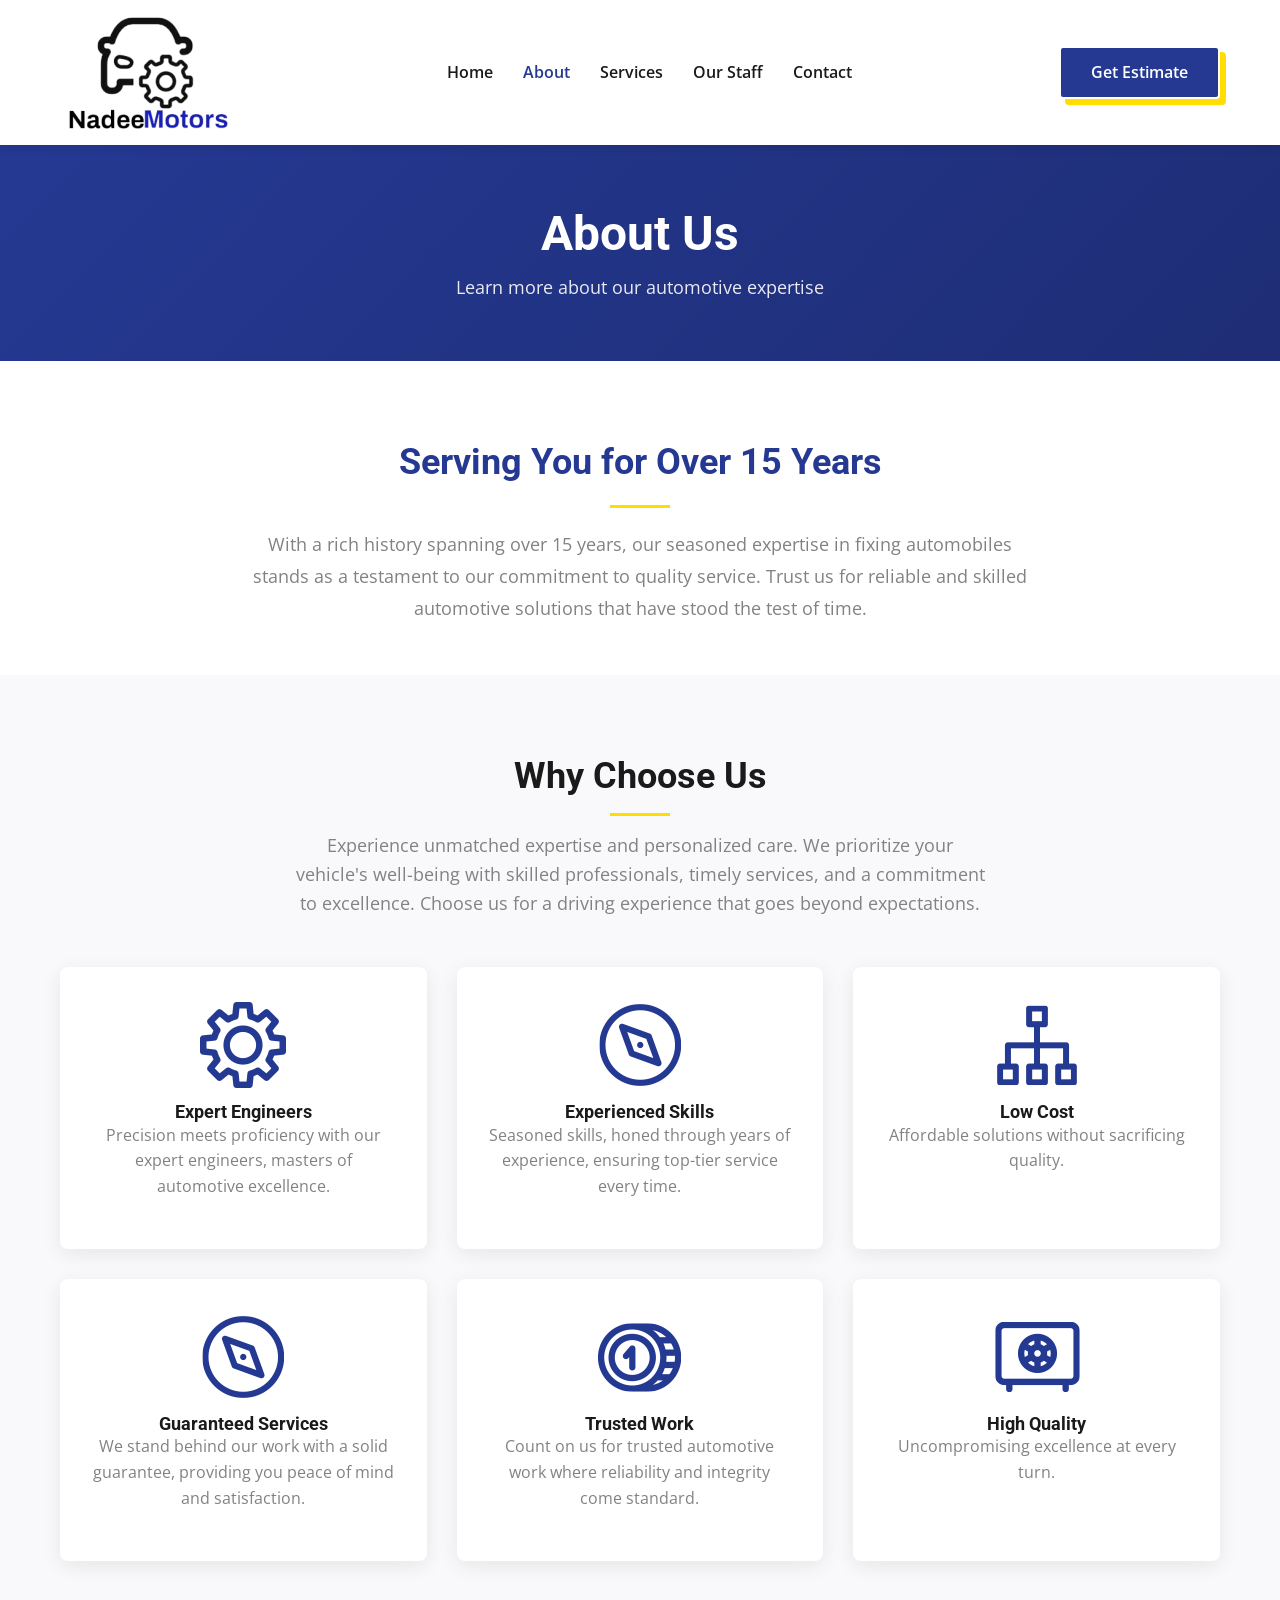
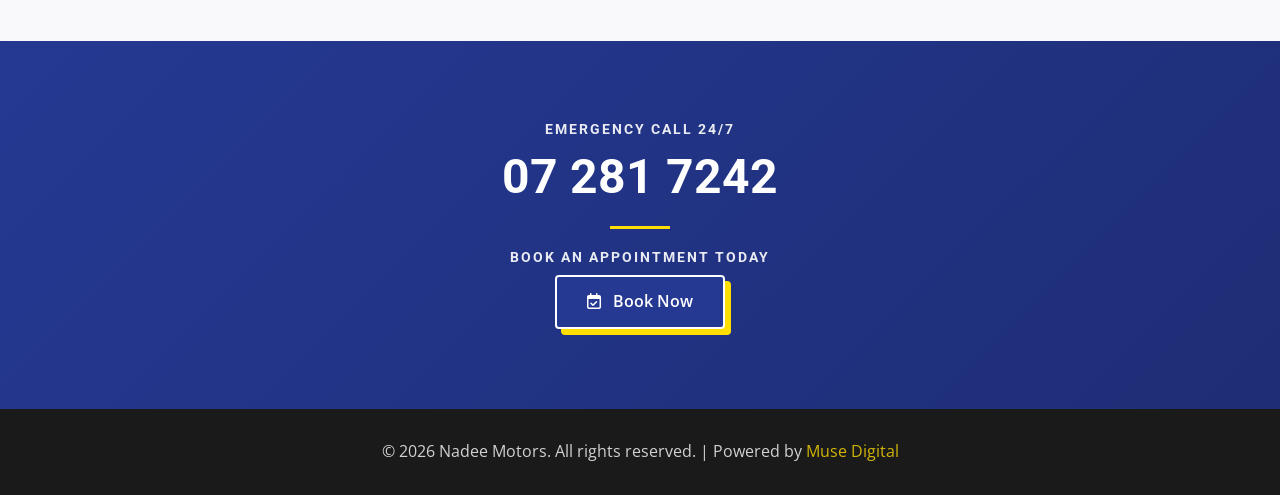
==== commit 71ce83f2: "Add files via upload" ====
--- a/about.html
+++ b/about.html
@@ -7,7 +7,7 @@
     <meta name="description"
         content="Learn about Nadee Motors - Over 15 years of expert automotive service in New Zealand">
     <title>About Us - Nadee Motors</title>
-    <link rel="icon" type="image/x-icon" href="images/favcon.png">
+    <link rel="icon" type="image/x-icon" href="images/favicon.png">
     <link rel="stylesheet" href="assets/css/style.css">
     <link rel="preconnect" href="https://fonts.googleapis.com">
     <link rel="preconnect" href="https://fonts.gstatic.com" crossorigin>
@@ -64,47 +64,6 @@
         </div>
     </section>
 
-    <!-- Quick Actions -->
-    <section class="quick-actions">
-        <div class="container">
-            <div class="action-cards">
-                <div class="action-card">
-                    <div class="icon-circle">
-                        <i class="fas fa-phone"></i>
-                    </div>
-                    <h3>Make An Appointment</h3>
-                    <p>Seamless car care! Tap 'BOOK AN APPOINTMENT' to contact us</p>
-                    <a href="contact.html" class="btn btn-small">
-                        <i class="far fa-calendar-check"></i> Book an Appointment
-                    </a>
-                </div>
-
-                <div class="action-card">
-                    <div class="icon-circle">
-                        <i class="fas fa-briefcase"></i>
-                    </div>
-                    <h3>Working Hours</h3>
-                    <ul class="hours-list">
-                        <li><i class="fas fa-check"></i>Monday – Friday: 8:00am – 5:00pm</li>
-                        <li><i class="fas fa-check"></i>Saturday: 9:00am – 2:00pm</li>
-                        <li><i class="fas fa-x"></i>Sunday: Closed</li>
-                    </ul>
-                </div>
-
-                <div class="action-card">
-                    <div class="icon-circle">
-                        <i class="fas fa-user"></i>
-                    </div>
-                    <h3>Emergency Calls 24/7</h3>
-                    <p class="phone-number">07 281 7242</p>
-                    <a href="tel:+6472817242" class="btn btn-small">
-                        <i class="fas fa-phone-alt"></i> Call Now
-                    </a>
-                </div>
-            </div>
-        </div>
-    </section>
-
     <!-- Why Choose Us -->
     <section class="why-choose-us">
         <div class="container">
@@ -120,12 +79,12 @@
                 <div class="action-card">
                     <img src="images/setting-icon.png" alt="Expert Engineers" width="96" height="96">
                     <h5>Expert Engineers</h5>
-                    <p>Precision meets proficiency with our expert engineers—masters of automotive excellence.</p>
+                    <p>Precision meets proficiency with our expert engineers, masters of automotive excellence.</p>
                 </div>
 
                 <div class="action-card">
-                    <img src="images/rotor.png" alt="Experience Skills" width="96" height="96">
-                    <h5>Experience Skills</h5>
+                    <img src="images/rotor.png" alt="Experienced Skills" width="96" height="96">
+                    <h5>Experienced Skills</h5>
                     <p>Seasoned skills, honed through years of experience, ensuring top-tier service every time.</p>
                 </div>
 
@@ -136,8 +95,8 @@
                 </div>
 
                 <div class="action-card">
-                    <img src="images/rotor.png" alt="Guarantee Services" width="96" height="96">
-                    <h5>Guarantee Services</h5>
+                    <img src="images/rotor.png" alt="Guaranteed Services" width="96" height="96">
+                    <h5>Guaranteed Services</h5>
                     <p>We stand behind our work with a solid guarantee, providing you peace of mind and satisfaction.
                     </p>
                 </div>
@@ -145,7 +104,7 @@
                 <div class="action-card">
                     <img src="images/tyre-service.png" alt="Trusted Work" width="96" height="96">
                     <h5>Trusted Work</h5>
-                    <p>Count on us for trusted automotive work—where reliability and integrity come standard.</p>
+                    <p>Count on us for trusted automotive work where reliability and integrity come standard.</p>
                 </div>
 
                 <div class="action-card">
@@ -173,7 +132,6 @@
     </section>
 
     <!-- Footer -->
-    <!-- Footer -->
     <footer class="site-footer">
         <div class="container">
             <p>&copy; 2026 Nadee Motors. All rights reserved. | Powered by <a href="https://musedigital.co.nz/"
--- a/assets/css/style.css
+++ b/assets/css/style.css
@@ -9,7 +9,10 @@
     --font-body: 'Open Sans', sans-serif;
     --font-heading: 'Roboto', sans-serif;
 }
-
+/* Smooth scroll */
+html {
+    scroll-behavior: smooth;
+}
 /* Reset & Base Styles */
 * {
     margin: 0;
@@ -86,6 +89,11 @@
     font-weight: 600;
     transition: all 0.3s ease;
     text-align: center;
+    transform: scale(1);
+}
+
+.btn:hover {
+    transform: scale(1.05);
 }
 
 .btn-primary {
@@ -202,6 +210,7 @@
     color: #fff;
     padding: 60px 0;
     text-align: center;
+    animation: fadeIn 0.6s ease-out;
 }
 
 .page-header h1 {
@@ -223,6 +232,7 @@
     text-align: center;
     max-width: 800px;
     margin: 0 auto;
+    animation: fadeInUp 0.6s ease-out;
 }
 
 .about-intro h2 {
@@ -321,6 +331,30 @@
     }
 }
 
+@keyframes fadeInUp {
+    from {
+        opacity: 0;
+        transform: translateY(30px);
+    }
+
+    to {
+        opacity: 1;
+        transform: translateY(0);
+    }
+}
+
+@keyframes slideInUp {
+    from {
+        opacity: 0;
+        transform: translateY(20px);
+    }
+
+    to {
+        opacity: 1;
+        transform: translateY(0);
+    }
+}
+
 /* Quick Actions */
 .quick-actions {
     padding: 60px 0;
@@ -343,6 +377,19 @@
     text-align: center;
     box-shadow: 0 5px 20px rgba(0, 0, 0, 0.08);
     transition: transform 0.3s;
+    animation: fadeInUp 0.6s ease-out;
+}
+
+.action-card:nth-child(1) {
+    animation-delay: 0.1s;
+}
+
+.action-card:nth-child(2) {
+    animation-delay: 0.2s;
+}
+
+.action-card:nth-child(3) {
+    animation-delay: 0.3s;
 }
 
 .action-card:hover {
@@ -360,6 +407,12 @@
     justify-content: center;
     margin: 0 auto 20px;
     font-size: 32px;
+    transition: transform 0.3s ease, box-shadow 0.3s ease;
+}
+
+.icon-circle:hover {
+    transform: scale(1.1) rotate(5deg);
+    box-shadow: 0 5px 15px rgba(37, 57, 147, 0.3);
 }
 
 .action-card h3 {
@@ -404,6 +457,7 @@
     text-align: center;
     max-width: 700px;
     margin: 0 auto 50px;
+    animation: fadeInUp 0.6s ease-out;
 }
 
 .section-header .divider {
@@ -430,7 +484,19 @@
     border-radius: 8px;
     text-align: center;
     transition: all 0.3s;
-}
+    animation: fadeInUp 0.6s ease-out;
+    animation-fill-mode: both;
+}
+
+.service-card:nth-child(1) { animation-delay: 0.1s; }
+.service-card:nth-child(2) { animation-delay: 0.15s; }
+.service-card:nth-child(3) { animation-delay: 0.2s; }
+.service-card:nth-child(4) { animation-delay: 0.25s; }
+.service-card:nth-child(5) { animation-delay: 0.3s; }
+.service-card:nth-child(6) { animation-delay: 0.35s; }
+.service-card:nth-child(7) { animation-delay: 0.4s; }
+.service-card:nth-child(8) { animation-delay: 0.45s; }
+.service-card:nth-child(9) { animation-delay: 0.5s; }
 
 .service-card:hover {
     background: var(--bg-white);
@@ -483,7 +549,14 @@
 .feature {
     display: flex;
     gap: 20px;
-}
+    animation: slideInUp 0.6s ease-out;
+    animation-fill-mode: both;
+}
+
+.feature:nth-child(1) { animation-delay: 0.1s; }
+.feature:nth-child(2) { animation-delay: 0.2s; }
+.feature:nth-child(3) { animation-delay: 0.3s; }
+.feature:nth-child(4) { animation-delay: 0.4s; }
 
 .feature-icon {
     width: 60px;
@@ -496,6 +569,11 @@
     align-items: center;
     justify-content: center;
     font-size: 24px;
+    transition: transform 0.3s ease;
+}
+
+.feature:hover .feature-icon {
+    transform: scale(1.15);
 }
 
 .feature-content h6 {
@@ -513,6 +591,7 @@
     padding: 40px;
     border-radius: 8px;
     box-shadow: 0 10px 30px rgba(0, 0, 0, 0.1);
+    animation: fadeInUp 0.6s ease-out;
 }
 
 .form-col:has(.fb-container) {
@@ -578,7 +657,12 @@
     padding: 40px;
     border-radius: 8px;
     position: relative;
-}
+    animation: fadeInUp 0.6s ease-out;
+    animation-fill-mode: both;
+}
+
+.testimonial-card:nth-child(1) { animation-delay: 0.1s; }
+.testimonial-card:nth-child(2) { animation-delay: 0.2s; }
 
 .testimonial-card .fa-quote-left {
     font-size: 40px;
@@ -621,6 +705,7 @@
     background: linear-gradient(135deg, var(--primary-color) 0%, #1e2d75 100%);
     color: #fff;
     padding: 80px 0;
+    animation: fadeIn 0.6s ease-out;
 }
 
 .cta-content {
@@ -650,6 +735,7 @@
     grid-template-columns: 1fr 1fr;
     gap: 40px;
     align-items: center;
+    animation: fadeIn 0.8s ease-out;
 }
 
 .team-image img {
@@ -798,4 +884,15 @@
     .form-col .fb-container iframe {
         height: 500px;
     }
+}
+
+/* Reduced Motion Preference */
+@media (prefers-reduced-motion: reduce) {
+    *,
+    *::before,
+    *::after {
+        animation-duration: 0.01ms !important;
+        animation-iteration-count: 1 !important;
+        transition-duration: 0.01ms !important;
+    }
 }
